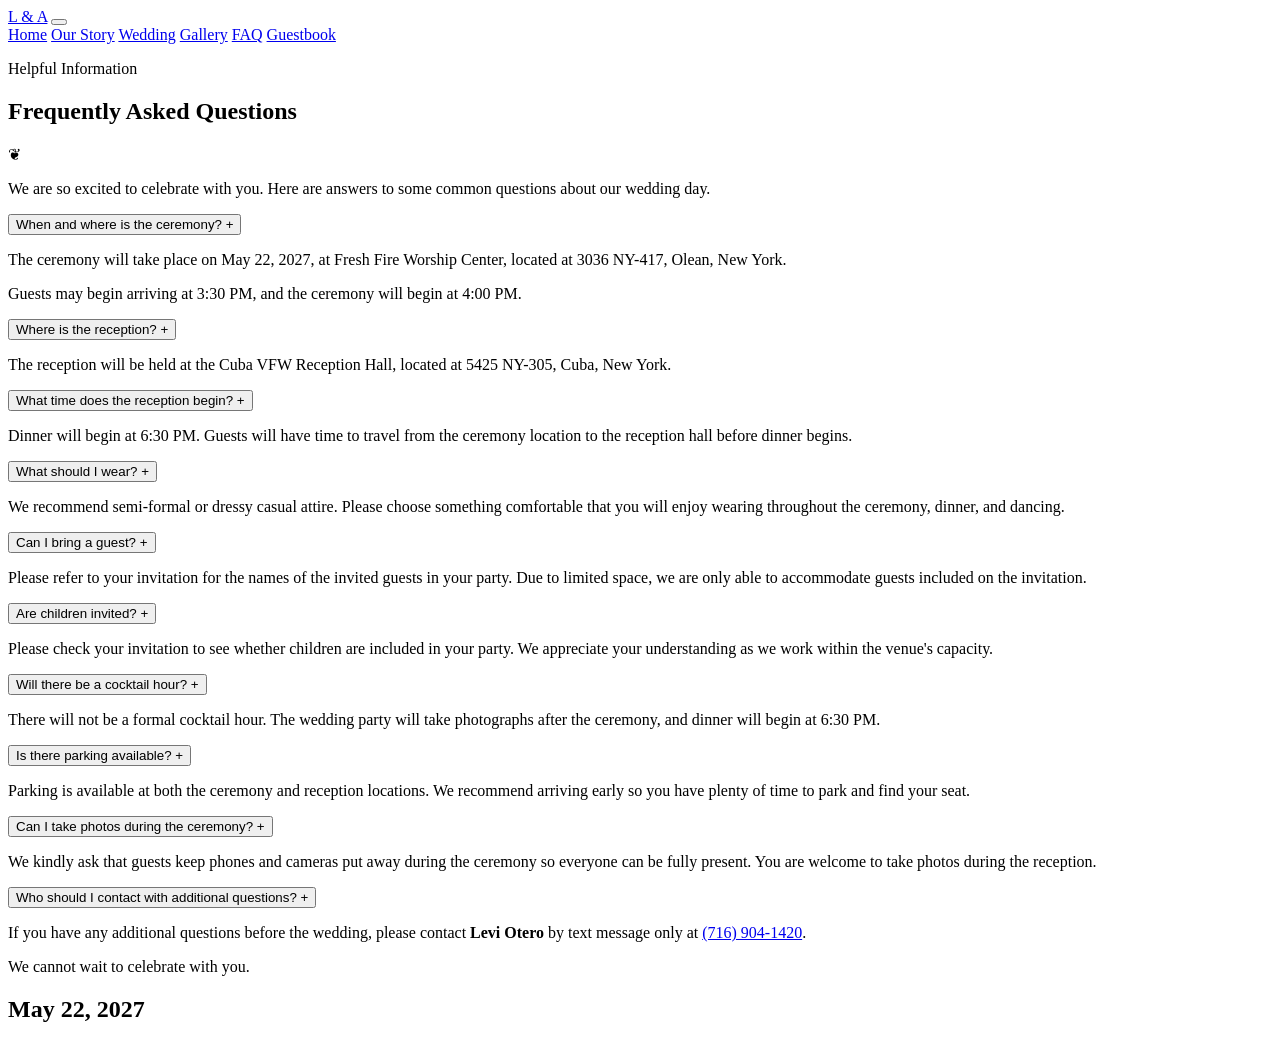
==== faq.html @ 5a519acc "Add files via upload" ====
<!DOCTYPE html>
<html lang="en">
<head>
    <meta charset="UTF-8">
    <meta name="viewport" content="width=device-width, initial-scale=1.0">

    <title>FAQ | Levi & Addy</title>

    <link rel="stylesheet" href="css/style.css">

    <link rel="preconnect" href="https://fonts.googleapis.com">
    <link rel="preconnect" href="https://fonts.gstatic.com" crossorigin>

    <link
        href="https://fonts.googleapis.com/css2?family=Cormorant+Garamond:wght@400;500;600;700&family=Great+Vibes&family=Inter:wght@300;400;500;600&display=swap"
        rel="stylesheet"
    >
</head>

<body class="faq-page">

    <nav class="navbar">
        <a href="index.html" class="nav-logo">L & A</a>

<button
    class="menu-toggle"
    type="button"
    aria-label="Open navigation menu"
    aria-expanded="false"
>
    <span></span>
    <span></span>
    <span></span>
</button>

        <div class="nav-links">
            <a href="index.html">Home</a>
            <a href="story.html">Our Story</a>
            <a href="wedding.html">Wedding</a>
            <a href="gallery.html">Gallery</a>
            <a href="faq.html" class="active">FAQ</a>
            <a href="guestbook.html">Guestbook</a>
        </div>
    </nav>

    <main class="faq-main">

        <section class="faq-hero">
            <p class="faq-eyebrow">Helpful Information</p>
            <h1>Frequently Asked Questions</h1>
            <div class="faq-divider">
                <span></span>
                <span class="faq-flower">❦</span>
                <span></span>
            </div>
            <p class="faq-intro">
                We are so excited to celebrate with you. Here are answers to
                some common questions about our wedding day.
            </p>
        </section>

        <section class="faq-container">

            <article class="faq-item">
                <button class="faq-question" aria-expanded="false">
                    <span>When and where is the ceremony?</span>
                    <span class="faq-icon">+</span>
                </button>

                <div class="faq-answer">
                    <div class="faq-answer-inner">
                        <p>
                            The ceremony will take place on May 22, 2027, at
                            Fresh Fire Worship Center, located at
                            3036 NY-417, Olean, New York.
                        </p>

                        <p>
                            Guests may begin arriving at 3:30 PM, and the
                            ceremony will begin at 4:00 PM.
                        </p>
                    </div>
                </div>
            </article>

            <article class="faq-item">
                <button class="faq-question" aria-expanded="false">
                    <span>Where is the reception?</span>
                    <span class="faq-icon">+</span>
                </button>

                <div class="faq-answer">
                    <div class="faq-answer-inner">
                        <p>
                            The reception will be held at the Cuba VFW Reception
                            Hall, located at 5425 NY-305, Cuba, New York.
                        </p>
                    </div>
                </div>
            </article>

            <article class="faq-item">
                <button class="faq-question" aria-expanded="false">
                    <span>What time does the reception begin?</span>
                    <span class="faq-icon">+</span>
                </button>

                <div class="faq-answer">
                    <div class="faq-answer-inner">
                        <p>
                            Dinner will begin at 6:30 PM. Guests will have time
                            to travel from the ceremony location to the
                            reception hall before dinner begins.
                        </p>
                    </div>
                </div>
            </article>

            <article class="faq-item">
                <button class="faq-question" aria-expanded="false">
                    <span>What should I wear?</span>
                    <span class="faq-icon">+</span>
                </button>

                <div class="faq-answer">
                    <div class="faq-answer-inner">
                        <p>
                            We recommend semi-formal or dressy casual attire.
                            Please choose something comfortable that you will
                            enjoy wearing throughout the ceremony, dinner, and
                            dancing.
                        </p>
                    </div>
                </div>
            </article>

            <article class="faq-item">
                <button class="faq-question" aria-expanded="false">
                    <span>Can I bring a guest?</span>
                    <span class="faq-icon">+</span>
                </button>

                <div class="faq-answer">
                    <div class="faq-answer-inner">
                        <p>
                            Please refer to your invitation for the names of the
                            invited guests in your party. Due to limited space,
                            we are only able to accommodate guests included on
                            the invitation.
                        </p>
                    </div>
                </div>
            </article>

            <article class="faq-item">
                <button class="faq-question" aria-expanded="false">
                    <span>Are children invited?</span>
                    <span class="faq-icon">+</span>
                </button>

                <div class="faq-answer">
                    <div class="faq-answer-inner">
                        <p>
                            Please check your invitation to see whether children
                            are included in your party. We appreciate your
                            understanding as we work within the venue's capacity.
                        </p>
                    </div>
                </div>
            </article>

            <article class="faq-item">
                <button class="faq-question" aria-expanded="false">
                    <span>Will there be a cocktail hour?</span>
                    <span class="faq-icon">+</span>
                </button>

                <div class="faq-answer">
                    <div class="faq-answer-inner">
                        <p>
                            There will not be a formal cocktail hour. The wedding
                            party will take photographs after the ceremony, and
                            dinner will begin at 6:30 PM.
                        </p>
                    </div>
                </div>
            </article>

            <article class="faq-item">
                <button class="faq-question" aria-expanded="false">
                    <span>Is there parking available?</span>
                    <span class="faq-icon">+</span>
                </button>

                <div class="faq-answer">
                    <div class="faq-answer-inner">
                        <p>
                            Parking is available at both the ceremony and
                            reception locations. We recommend arriving early so
                            you have plenty of time to park and find your seat.
                        </p>
                    </div>
                </div>
            </article>

            <article class="faq-item">
                <button class="faq-question" aria-expanded="false">
                    <span>Can I take photos during the ceremony?</span>
                    <span class="faq-icon">+</span>
                </button>

                <div class="faq-answer">
                    <div class="faq-answer-inner">
                        <p>
                            We kindly ask that guests keep phones and cameras put
                            away during the ceremony so everyone can be fully
                            present. You are welcome to take photos during the
                            reception.
                        </p>
                    </div>
                </div>
            </article>

            <article class="faq-item">
                <button class="faq-question" aria-expanded="false">
                    <span>Who should I contact with additional questions?</span>
                    <span class="faq-icon">+</span>
                </button>

                <div class="faq-answer">
                    <div class="faq-answer-inner">
                        <p>
                            <p>
    If you have any additional questions before the wedding,
    please contact <strong>Levi Otero</strong> by text message only at
    <a href="sms:+17169041420">(716) 904-1420</a>.
</p>
                        </p>
                    </div>
                </div>
            </article>

        </section>

        <section class="faq-closing">
            <p>We cannot wait to celebrate with you.</p>
            <h2>May 22, 2027</h2>
        </section>

    </main>

    <script src="js/script.js"></script>
</body>
</html>
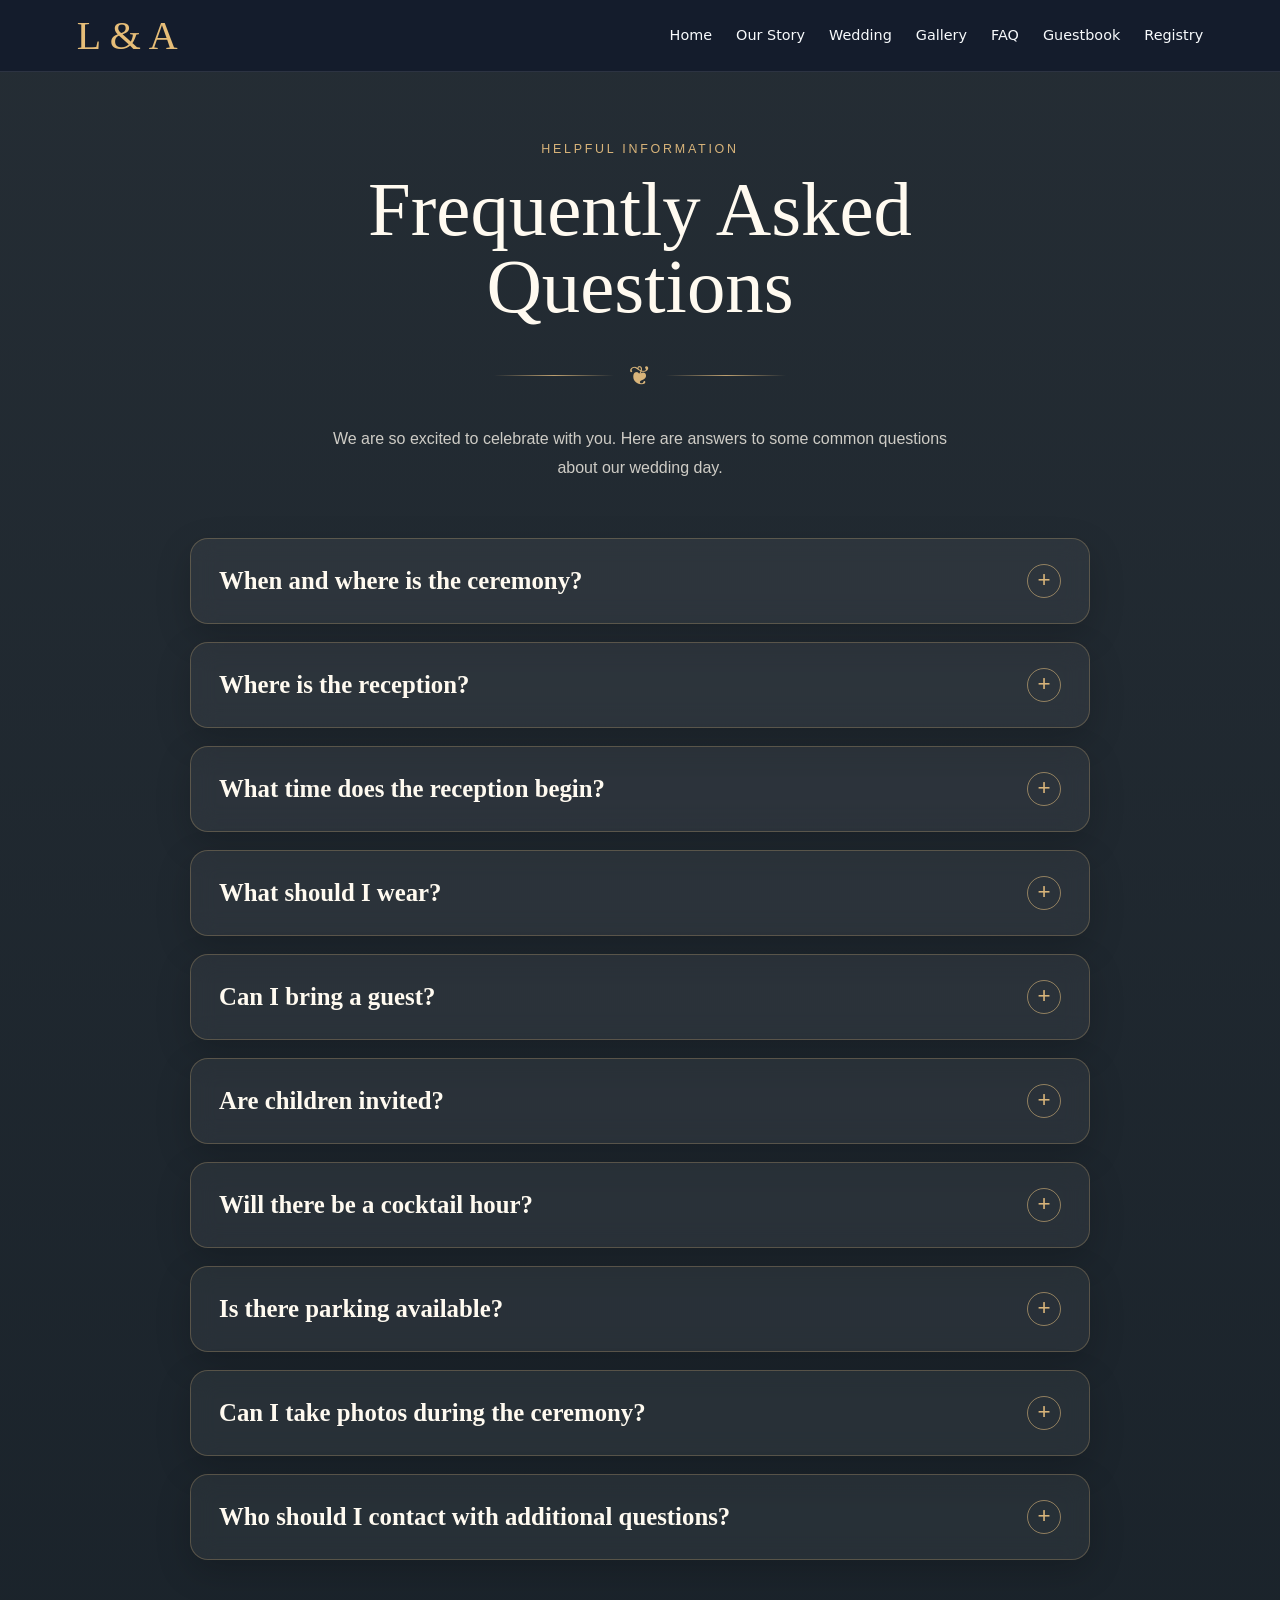
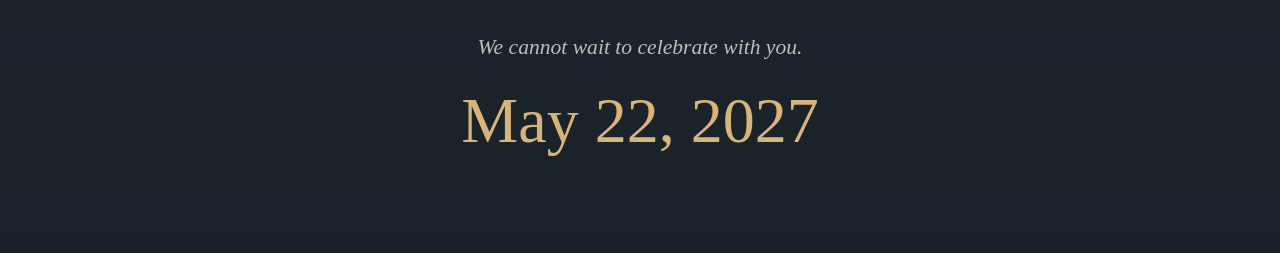
==== commit 036bf95d: "Fix HTML formatting and add registry link" ====
--- a/faq.html
+++ b/faq.html
@@ -40,6 +40,7 @@
             <a href="gallery.html">Gallery</a>
             <a href="faq.html" class="active">FAQ</a>
             <a href="guestbook.html">Guestbook</a>
+            <a href="registry.html">Registry</a>
         </div>
     </nav>
 
@@ -251,4 +252,4 @@
 
     <script src="js/script.js"></script>
 </body>
-</html>+</html>
--- a/css/style.css
+++ b/css/style.css
@@ -0,0 +1,2646 @@
+:root {
+  --bg-color: #0f172a;
+  --hero-overlay: rgba(15, 23, 42, 0.65);
+  --text-light: #f8fafc;
+  --text-muted: #cbd5e1;
+  --accent: #f472b6;
+  --button-bg: rgba(248, 113, 214, 0.95);
+  --button-hover: #f9a8d4;
+}
+
+* {
+  box-sizing: border-box;
+  margin: 0;
+  padding: 0;
+}
+
+body {
+  font-family: Inter, system-ui, -apple-system, BlinkMacSystemFont, "Segoe UI", sans-serif;
+  color: var(--text-light);
+  background: var(--bg-color);
+  min-height: 100vh;
+  line-height: 1.6;
+}
+
+.hero {
+  position: relative;
+  min-height: 100vh;
+  display: grid;
+  place-items: center;
+  padding: 2rem;
+  overflow: hidden;
+}
+
+.hero-image {
+  border-radius: 20px;
+    box-shadow: 0 20px 50px rgba(0, 0, 0, 0.35);
+  position: absolute;
+  inset: 0;
+  width: 100%;
+  height: 100%;
+  object-fit: cover;
+filter: brightness(0.82);}
+
+.overlay {
+  position: absolute;
+  inset: 0;
+  background: var(--hero-overlay);
+}
+
+.hero-content {
+  position: relative;
+  z-index: 1;
+  max-width: 720px;
+  text-align: center;
+}
+
+.monogram {
+  font-size: 1.5rem;
+  letter-spacing: 0.35em;
+  text-transform: uppercase;
+  margin-bottom: 1rem;
+  color: var(--accent);
+}
+
+.hero-content h1 {
+  font-size: clamp(3rem, 5vw, 5rem);
+  margin-bottom: 0.5rem;
+}
+
+.hero-content h3 {
+  color: var(--text-muted);
+  font-size: 1.25rem;
+  margin-bottom: 1rem;
+}
+
+.subtitle {
+  font-size: 1.15rem;
+  margin-bottom: 1.5rem;
+}
+
+#countdown {
+  display: inline-grid;
+  grid-template-columns: repeat(4, minmax(72px, 1fr));
+  gap: 0.75rem;
+  margin-bottom: 1.75rem;
+  padding: 1rem;
+  background: rgba(15, 23, 42, 0.85);
+  border: 1px solid rgba(255, 255, 255, 0.12);
+  border-radius: 1.25rem;
+}
+
+.countdown-item {
+  display: grid;
+  gap: 0.35rem;
+  padding: 0.75rem;
+  background: rgba(255, 255, 255, 0.08);
+  border-radius: 0.875rem;
+}
+
+.countdown-value {
+  font-size: 1.75rem;
+  font-weight: 700;
+}
+
+.countdown-label {
+  font-size: 0.85rem;
+  color: var(--text-muted);
+  text-transform: uppercase;
+  letter-spacing: 0.12em;
+}
+
+.button {
+  display: inline-flex;
+  align-items: center;
+  justify-content: center;
+  padding: 0.95rem 2rem;
+  border-radius: 999px;
+  background: var(--button-bg);
+  color: #fff;
+  text-decoration: none;
+  font-weight: 600;
+transition: background 0.25s ease, transform 0.3s ease, box-shadow 0.3s ease;}
+
+.button:hover,
+.button:focus-visible {
+transform: translateY(-3px);
+box-shadow: 0 12px 30px rgba(0, 0, 0, 0.25);
+background: var(--button-hover);
+}
+
+#story {
+  max-width: 760px;
+  margin: 4rem auto;
+  padding: 0 2rem 4rem;
+}
+
+#story h2 {
+  font-size: 2rem;
+  margin-bottom: 1rem;
+}
+
+#story p {
+  font-size: 1.05rem;
+  color: var(--text-muted);
+}
+
+@media (max-width: 640px) {
+  #countdown {
+    grid-template-columns: repeat(2, minmax(72px, 1fr));
+  }
+}
+/* Wedding Details */
+
+.section {
+    padding: 100px 8%;
+    background: #fff8fb;
+    color: #49233f;
+}
+
+.section-heading {
+    max-width: 700px;
+    margin: 0 auto 50px;
+    text-align: center;
+}
+
+.section-heading h2 {
+    margin-bottom: 14px;
+    font-size: 52px;
+    color: #49233f;
+}
+
+.section-heading p {
+    font-size: 18px;
+    line-height: 1.7;
+    color: #72566b;
+}
+
+.eyebrow {
+    margin-bottom: 10px;
+    color: #cc609e !important;
+    font-size: 14px !important;
+    font-weight: bold;
+    letter-spacing: 4px;
+    text-transform: uppercase;
+}
+
+.details-grid {
+    display: grid;
+    grid-template-columns: repeat(2, 1fr);
+    gap: 30px;
+    max-width: 1050px;
+    margin: 0 auto;
+}
+
+.detail-card {
+    position: relative;
+    padding: 40px;
+    border: 1px solid rgba(255, 255, 255, 0.25);
+    border-radius: 30px;
+
+    background: rgba(255, 255, 255, 0.9);
+    backdrop-filter: blur(10px);
+
+    box-shadow: 0 18px 45px rgba(73, 35, 63, 0.12);
+
+    text-align: center;
+
+    transition:
+        transform 0.35s ease,
+        box-shadow 0.35s ease;
+}
+
+.detail-card::before {
+    content: "";
+    position: absolute;
+    top: 0;
+    left: 12%;
+    width: 76%;
+    height: 4px;
+    border-radius: 999px;
+    background: linear-gradient(
+        90deg,
+        #f8d8a8,
+        #e9b96e,
+        #f8d8a8
+    );
+}
+
+.detail-card:hover {
+    transform: translateY(-10px);
+
+    box-shadow: 0 28px 60px rgba(73, 35, 63, 0.18);
+}
+
+.detail-icon {
+    margin-bottom: 18px;
+    font-size: 42px;
+}
+
+.detail-card h3 {
+    margin-bottom: 18px;
+    color: #49233f;
+    font-size: 30px;
+}
+
+.detail-card p,
+.detail-card address {
+    margin-bottom: 12px;
+    color: #72566b;
+    font-size: 17px;
+    font-style: normal;
+    line-height: 1.7;
+}
+
+.detail-time {
+    color: #49233f !important;
+    font-weight: bold;
+}
+
+.outline-button {
+    display: inline-block;
+    margin-top: 18px;
+    padding: 14px 26px;
+    border: 2px solid #d866a7;
+    border-radius: 50px;
+    color: #9a346f;
+    font-weight: bold;
+    text-decoration: none;
+    transition: 0.25s;
+}
+
+.outline-button:hover {
+    background: #d866a7;
+    color: white;
+    transform: translateY(-2px);
+}
+
+
+/* Wedding Timeline */
+
+.schedule-section {
+    background: linear-gradient(180deg, #fff8fb, #f3e6f3);
+}
+
+.timeline {
+    position: relative;
+    max-width: 850px;
+    margin: 0 auto;
+}
+
+.timeline::before {
+    content: "";
+    position: absolute;
+    top: 0;
+    bottom: 0;
+    left: 145px;
+    width: 2px;
+    background: #e4b4d2;
+}
+
+.timeline-item {
+    position: relative;
+    display: grid;
+    grid-template-columns: 120px 1fr;
+    gap: 50px;
+    padding-bottom: 45px;
+}
+
+.timeline-item::before {
+    content: "";
+    position: absolute;
+    top: 7px;
+    left: 137px;
+    width: 18px;
+    height: 18px;
+    border: 4px solid #ffffff;
+    border-radius: 50%;
+    background: #d8b47a;
+    box-shadow: 0 0 0 2px rgba(216, 180, 122, 0.35);
+    transition: transform 0.3s ease, box-shadow 0.3s ease;
+}
+
+.timeline-item time {
+    padding-top: 2px;
+    color: #9a346f;
+    font-size: 17px;
+    font-weight: bold;
+    text-align: right;
+}
+
+.timeline-item h3 {
+    margin-bottom: 7px;
+    color: #49233f;
+    font-size: 24px;
+}
+
+.timeline-item p {
+    color: #72566b;
+    font-size: 17px;
+    line-height: 1.6;
+}
+
+
+/* Phone and tablet layout */
+
+@media (max-width: 760px) {
+    .section {
+        padding: 75px 22px;
+    }
+
+    .section-heading h2 {
+        font-size: 38px;
+    }
+
+    .details-grid {
+        grid-template-columns: 1fr;
+    }
+
+    .detail-card {
+        padding: 32px 24px;
+    }
+
+    .timeline::before {
+        left: 9px;
+    }
+
+    .timeline-item {
+        grid-template-columns: 1fr;
+        gap: 8px;
+        padding-left: 42px;
+    }
+
+    .timeline-item::before {
+        left: 1px;
+    }
+
+    .timeline-item time {
+        text-align: left;
+    }
+}
+/* Navigation */
+
+.navbar {
+  position: fixed;
+  top: 0;
+  left: 0;
+  z-index: 1000;
+  width: 100%;
+  min-height: 72px;
+  padding: 0 6%;
+  display: flex;
+  align-items: center;
+  justify-content: space-between;
+background: rgba(15, 23, 42, 0.72);
+  border-bottom: 1px solid rgba(255, 255, 255, 0.1);
+}
+
+.nav-logo {
+    font-family: "Great Vibes", cursive;
+    font-size: 2.2rem;
+    color: #f8d8a8;
+    text-decoration: none;
+    letter-spacing: 0;
+    font-weight: normal;
+    transition: transform 0.3s ease;
+}
+
+.nav-logo:hover {
+    transform: scale(1.08);
+}
+.nav-links {
+  display: flex;
+  align-items: center;
+  gap: 24px;
+}
+
+.nav-links a {
+  position: relative;
+  color: #f8fafc;
+  font-size: 0.9rem;
+  font-weight: 500;
+  text-decoration: none;
+}
+
+.nav-links a::after {
+  content: "";
+  position: absolute;
+  left: 0;
+  bottom: -6px;
+  width: 0;
+  height: 2px;
+  background: #f472b6;
+  transition: width 0.25s ease;
+}
+
+.nav-links a:hover::after {
+  width: 100%;
+}
+
+.hero {
+  padding-top: 100px;
+}
+
+@media (max-width: 760px) {
+  .navbar {
+    position: relative;
+    padding: 18px 22px;
+    flex-direction: column;
+    align-items: flex-start;
+    gap: 12px;
+  }
+
+  .nav-links {
+    flex-wrap: wrap;
+    gap: 12px 18px;
+  }
+
+  .hero {
+    padding-top: 2rem;
+  }
+}
+/* Mobile navigation button */
+
+.nav-toggle {
+    display: none;
+    padding: 8px;
+    border: none;
+    background: transparent;
+    cursor: pointer;
+}
+
+.nav-toggle span {
+    display: block;
+    width: 26px;
+    height: 2px;
+    margin: 5px 0;
+    background: #f8fafc;
+    transition: 0.25s ease;
+}
+
+@media (max-width: 760px) {
+    .navbar {
+        position: fixed;
+        padding: 14px 22px;
+        flex-direction: row;
+        align-items: center;
+    }
+
+    .nav-toggle {
+        display: block;
+    }
+
+    .nav-links {
+        position: absolute;
+        top: 72px;
+        left: 0;
+        width: 100%;
+        padding: 20px 22px;
+        display: none;
+        flex-direction: column;
+        align-items: flex-start;
+        gap: 16px;
+        background: rgba(15, 23, 42, 0.98);
+        border-top: 1px solid rgba(255, 255, 255, 0.1);
+    }
+
+    .nav-links.open {
+        display: flex;
+    }
+
+    .hero {
+        padding-top: 90px;
+    }
+}
+.and{
+    font-family: "Cormorant Garamond", serif;
+    font-size: 42px;
+    font-weight: 300;
+    color:#f8d8a8;
+    margin:10px 0;
+}
+
+.tagline{
+    margin:30px auto;
+    max-width:650px;
+    color:#f1e7ea;
+    font-size:20px;
+    line-height:1.8;
+}
+
+.hero-content h1{
+    font-family:"Cormorant Garamond",serif;
+    font-weight:500;
+    letter-spacing:1px;
+}
+
+.monogram{
+    font-family:"Great Vibes",cursive;
+    font-size:82px;
+    color:#ffd99a;
+    letter-spacing:normal;
+    text-transform:none;
+    margin-bottom:20px;
+    text-shadow:0 0 20px rgba(0,0,0,.35);
+}
+.hero-content {
+    display: flex;
+    flex-direction: column;
+    align-items: center;
+}
+
+#countdown {
+    margin-top: 20px;
+    margin-bottom: 24px;
+}
+
+.hero-content .button {
+    align-self: center;
+}
+.hero::before {
+    content: "";
+    position: absolute;
+    inset: 0;
+    background: linear-gradient(
+        rgba(10, 15, 30, 0.35),
+        rgba(10, 15, 30, 0.55)
+    );
+    z-index: 1;
+}
+
+.hero-content {
+    position: relative;
+    z-index: 2;
+}
+.subtitle::after {
+    content: "";
+    display: block;
+    width: 90px;
+    height: 2px;
+    margin: 18px auto 0;
+    background: #f8d8a8;
+}
+.countdown-item {
+    backdrop-filter: blur(8px);
+    border: 1px solid rgba(255,255,255,.08);
+    transition: transform .3s ease;
+}
+
+.countdown-item:hover {
+    transform: translateY(-5px);
+}
+.detail-icon {
+    width: 64px;
+    height: 64px;
+    margin: 0 auto 20px;
+    display: flex;
+    align-items: center;
+    justify-content: center;
+    border-radius: 50%;
+    background: rgba(248, 216, 168, 0.18);
+}
+
+.detail-icon svg {
+    width: 56px;
+    height: 56px;
+    fill: none;
+    stroke: #b98a5a;
+    stroke-width: 1.6;
+    stroke-linecap: round;
+    stroke-linejoin: round;
+}
+.floral-divider {
+    display: flex;
+    align-items: center;
+    justify-content: center;
+    margin: 20px 0;
+}
+
+.floral-divider::before,
+.floral-divider::after {
+    content: "";
+    flex: 0 0 80px;
+    height: 1px;
+    background: #d8b47a;
+    opacity: .8;
+}
+
+.floral-divider span {
+    margin: 0 14px;
+    color: #d8b47a;
+    font-size: 1.2rem;
+}
+.story-section{
+    padding:90px 8%;
+}
+
+.story-container{
+    display:flex;
+    align-items:center;
+    gap:70px;
+    max-width:1200px;
+    margin:auto;
+}
+
+.story-image{
+    flex:1;
+}
+
+.story-image img{
+    width:100%;
+    border-radius:30px;
+    display:block;
+    box-shadow:0 25px 60px rgba(73,35,63,.15);
+}
+
+.story-text{
+    flex:1;
+}
+
+.story-text p{
+    margin-bottom:22px;
+    font-size:1.08rem;
+    line-height:1.9;
+    color:#6b5566;
+}
+@media (max-width:900px){
+
+.story-container{
+    flex-direction:column;
+}
+
+.story-image,
+.story-text{
+    width:100%;
+}
+
+}
+.timeline-section {
+    padding: 40px 8%;
+    background: #fdf8f6;
+}
+
+.timeline {
+    max-width: 700px;
+    margin: 60px auto 0;
+    position: relative;
+}
+
+.timeline::before {
+    content: "";
+    position: absolute;
+    left: 149px;
+    top: 36px;
+    bottom: 40px;
+    width: 3px;
+    background: #d8b47a;
+}
+
+.timeline-item {
+    position: relative;
+    text-align: center;
+    padding: 40px 0;
+}
+
+.timeline-dot {
+    width: 18px;
+    height: 18px;
+    background: #d8b47a;
+    border: 4px solid #ffffff;
+    border-radius: 50%;
+    position: relative;
+    z-index: 2;
+    box-shadow: 0 0 0 3px rgba(216, 180, 122, 0.25);
+    transition: transform 0.3s ease;
+}
+
+.timeline-time {
+    font-size: 1.1rem;
+    font-weight: 700;
+    color: #4a2944;
+}
+
+.timeline-event {
+    font-size: 1rem;
+    color: #6f5c6a;
+}
+.timeline-item:hover .timeline-dot{
+    transform:scale(1.25);
+    transition:.3s;
+}
+
+.timeline-item:hover h3{
+    color:#d8b47a;
+}
+/* ================================
+   FAQ PAGE
+================================ */
+
+.faq-page {
+    min-height: 100vh;
+    margin: 0;
+    background:
+        linear-gradient(rgba(18, 27, 35, 0.92), rgba(18, 27, 35, 0.97)),
+        url("../images/engagement.jpg") center / cover fixed;
+    color: #f8f3e9;
+}
+
+.faq-main {
+    min-height: 100vh;
+    padding: 140px 24px 80px;
+}
+
+.faq-hero {
+    width: min(850px, 100%);
+    margin: 0 auto 55px;
+    text-align: center;
+}
+
+.faq-eyebrow {
+    margin: 0 0 12px;
+    color: #d8b47a;
+    font-family: "Inter", sans-serif;
+    font-size: 0.78rem;
+    font-weight: 500;
+    letter-spacing: 0.22em;
+    text-transform: uppercase;
+}
+
+.faq-hero h1 {
+    margin: 0;
+    color: #fffaf0;
+    font-family: "Cormorant Garamond", serif;
+    font-size: clamp(2.7rem, 6vw, 5rem);
+    font-weight: 500;
+    line-height: 1;
+}
+
+.faq-divider {
+    display: flex;
+    align-items: center;
+    justify-content: center;
+    gap: 15px;
+    width: min(380px, 90%);
+    margin: 28px auto;
+}
+
+.faq-divider span:not(.faq-flower) {
+    width: 120px;
+    height: 1px;
+    background: linear-gradient(
+        to right,
+        transparent,
+        rgba(216, 180, 122, 0.85),
+        transparent
+    );
+}
+
+.faq-flower {
+    color: #d8b47a;
+    font-size: 1.7rem;
+}
+
+.faq-intro {
+    max-width: 650px;
+    margin: 0 auto;
+    color: rgba(255, 250, 240, 0.78);
+    font-family: "Inter", sans-serif;
+    font-size: 1rem;
+    line-height: 1.8;
+}
+
+.faq-container {
+    width: min(900px, 100%);
+    margin: 0 auto;
+}
+
+.faq-item {
+    margin-bottom: 18px;
+    overflow: hidden;
+    border: 1px solid rgba(216, 180, 122, 0.28);
+    border-radius: 18px;
+    background: rgba(255, 255, 255, 0.055);
+    box-shadow: 0 12px 35px rgba(0, 0, 0, 0.18);
+    backdrop-filter: blur(12px);
+    -webkit-backdrop-filter: blur(12px);
+    transition:
+        border-color 0.3s ease,
+        transform 0.3s ease,
+        background 0.3s ease;
+}
+
+.faq-item:hover {
+    transform: translateY(-2px);
+    border-color: rgba(216, 180, 122, 0.55);
+    background: rgba(255, 255, 255, 0.075);
+}
+
+.faq-item.active {
+    border-color: rgba(216, 180, 122, 0.7);
+}
+
+.faq-question {
+    display: flex;
+    align-items: center;
+    justify-content: space-between;
+    gap: 20px;
+    width: 100%;
+    padding: 25px 28px;
+    border: 0;
+    background: transparent;
+    color: #fffaf0;
+    cursor: pointer;
+    text-align: left;
+    font-family: "Cormorant Garamond", serif;
+    font-size: clamp(1.2rem, 2vw, 1.55rem);
+    font-weight: 600;
+}
+
+.faq-question:focus-visible {
+    outline: 2px solid #d8b47a;
+    outline-offset: -4px;
+}
+
+.faq-icon {
+    flex: 0 0 auto;
+    display: grid;
+    place-items: center;
+    width: 34px;
+    height: 34px;
+    border: 1px solid rgba(216, 180, 122, 0.6);
+    border-radius: 50%;
+    color: #d8b47a;
+    font-family: "Inter", sans-serif;
+    font-size: 1.4rem;
+    font-weight: 300;
+    line-height: 1;
+    transition:
+        transform 0.35s ease,
+        background 0.35s ease,
+        color 0.35s ease;
+}
+
+.faq-item.active .faq-icon {
+    transform: rotate(45deg);
+    background: #d8b47a;
+    color: #17212a;
+}
+
+.faq-answer {
+    max-height: 0;
+    overflow: hidden;
+    transition: max-height 0.45s ease;
+}
+
+.faq-answer-inner {
+    padding: 0 28px 26px;
+}
+
+.faq-answer p {
+    margin: 0 0 12px;
+    color: rgba(255, 250, 240, 0.75);
+    font-family: "Inter", sans-serif;
+    font-size: 0.98rem;
+    line-height: 1.8;
+}
+
+.faq-answer p:last-child {
+    margin-bottom: 0;
+}
+
+.faq-closing {
+    margin-top: 70px;
+    text-align: center;
+}
+
+.faq-closing p {
+    margin: 0 0 6px;
+    color: rgba(255, 250, 240, 0.72);
+    font-family: "Cormorant Garamond", serif;
+    font-size: 1.35rem;
+    font-style: italic;
+}
+
+.faq-closing h2 {
+    margin: 0;
+    color: #d8b47a;
+    font-family: "Great Vibes", cursive;
+    font-size: clamp(2.5rem, 5vw, 4rem);
+    font-weight: 400;
+}
+
+/* FAQ MOBILE */
+
+@media (max-width: 700px) {
+    .faq-main {
+        padding: 115px 16px 60px;
+    }
+
+    .faq-hero {
+        margin-bottom: 38px;
+    }
+
+    .faq-divider {
+        gap: 10px;
+    }
+
+    .faq-divider span:not(.faq-flower) {
+        width: 75px;
+    }
+
+    .faq-question {
+        padding: 21px 18px;
+    }
+
+    .faq-answer-inner {
+        padding: 0 18px 22px;
+    }
+
+    .faq-icon {
+        width: 30px;
+        height: 30px;
+        font-size: 1.2rem;
+    }
+}
+/*==========================
+GALLERY PAGE
+==========================*/
+
+.gallery-page{
+
+    background:#17212a;
+    color:#fffaf0;
+    min-height:100vh;
+
+}
+
+.gallery-main{
+
+    padding:140px 20px 80px;
+
+}
+
+.gallery-header{
+
+    max-width:900px;
+    margin:auto;
+    text-align:center;
+
+}
+
+.gallery-eyebrow{
+
+    color:#d8b47a;
+    font-size:.85rem;
+    letter-spacing:4px;
+    text-transform:uppercase;
+    font-family:Inter,sans-serif;
+
+}
+
+.gallery-header h1{
+
+    font-family:"Cormorant Garamond",serif;
+    font-size:4rem;
+    margin:15px 0;
+
+}
+
+.gallery-divider{
+
+    display:flex;
+    justify-content:center;
+    align-items:center;
+    gap:15px;
+    margin:30px 0;
+
+}
+
+.gallery-divider span:first-child,
+.gallery-divider span:last-child{
+
+    width:170px;
+    height:1px;
+    background:#d8b47a;
+
+}
+
+.gallery-divider .flower{
+
+    color:#d8b47a;
+    font-size:1.7rem;
+
+}
+
+.gallery-intro{
+
+    max-width:650px;
+    margin:auto;
+    line-height:1.8;
+    color:rgba(255,250,240,.75);
+    font-family:Inter,sans-serif;
+
+}
+/* ==========================
+   GALLERY PHOTO GRID
+========================== */
+
+.gallery-grid {
+    width: min(1100px, 100%);
+    margin: 70px auto 0;
+    display: grid;
+    grid-template-columns: repeat(12, 1fr);
+    grid-auto-flow: dense;
+    gap: 22px;
+}
+
+.gallery-card {
+    position: relative;
+    display: block;
+    min-height: 280px;
+    padding: 0;
+    overflow: hidden;
+    border: 1px solid rgba(216, 180, 122, 0.3);
+    border-radius: 22px;
+    background: rgba(255, 255, 255, 0.04);
+    box-shadow: 0 18px 45px rgba(0, 0, 0, 0.25);
+    cursor: pointer;
+}
+
+.gallery-card::after {
+    content: "";
+    position: absolute;
+    inset: 0;
+    background: linear-gradient(
+        to top,
+        rgba(12, 20, 27, 0.3),
+        transparent 45%
+    );
+    opacity: 0;
+    transition: opacity 0.35s ease;
+}
+
+.gallery-card img {
+    width: 100%;
+    height: 100%;
+    display: block;
+    object-fit: cover;
+    transition: transform 0.55s ease;
+}
+
+.gallery-card:hover img {
+    transform: scale(1.045);
+}
+
+.gallery-card:hover::after {
+    opacity: 1;
+}
+
+.gallery-card:focus-visible {
+    outline: 3px solid #d8b47a;
+    outline-offset: 5px;
+}
+
+.gallery-featured {
+    grid-column: span 12;
+    height: 520px;
+}
+
+.gallery-portrait {
+    grid-column: span 5;
+    height: 560px;
+}
+
+.gallery-landscape {
+    grid-column: span 7;
+    height: 360px;
+}
+
+.gallery-wide {
+    grid-column: span 12;
+    height: 430px;
+}
+
+/* GALLERY TABLET */
+
+@media (max-width: 850px) {
+    .gallery-grid {
+        gap: 16px;
+    }
+
+    .gallery-featured,
+    .gallery-wide {
+        height: 400px;
+    }
+
+    .gallery-portrait,
+    .gallery-landscape {
+        grid-column: span 6;
+        height: 420px;
+    }
+}
+
+/* GALLERY MOBILE */
+
+@media (max-width: 600px) {
+    .gallery-grid {
+        margin-top: 50px;
+        display: block;
+    }
+
+    .gallery-card,
+    .gallery-featured,
+    .gallery-portrait,
+    .gallery-landscape,
+    .gallery-wide {
+        width: 100%;
+        height: 350px;
+        margin-bottom: 18px;
+    }
+
+    .gallery-portrait {
+        height: 460px;
+    }
+}
+/* ==========================
+   GALLERY LIGHTBOX
+========================== */
+
+.lightbox {
+    position: fixed;
+    inset: 0;
+    z-index: 2000;
+    display: flex;
+    align-items: center;
+    justify-content: center;
+    padding: 40px 90px;
+    background: rgba(7, 12, 17, 0.94);
+    opacity: 0;
+    visibility: hidden;
+    transition:
+        opacity 0.4s ease,
+        visibility 0.4s ease;
+}
+
+.lightbox.open {
+    opacity: 1;
+    visibility: visible;
+}
+
+.lightbox-image {
+    max-width: 90vw;
+    max-height: 88vh;
+    border-radius: 18px;
+    box-shadow: 0 25px 70px rgba(0, 0, 0, 0.55);
+    object-fit: contain;
+
+    opacity: 0;
+    transform: scale(0.94);
+    transition:
+        opacity 0.35s ease,
+        transform 0.4s ease;
+}
+.lightbox.open .lightbox-image {
+    opacity: 1;
+    transform: scale(1);
+}
+.lightbox-close {
+    position: absolute;
+    top: 22px;
+    right: 28px;
+    border: 0;
+    background: transparent;
+    color: #fffaf0;
+    cursor: pointer;
+    font-size: 3rem;
+    line-height: 1;
+}
+
+.lightbox-arrow {
+    position: absolute;
+    top: 50%;
+    transform: translateY(-50%);
+    width: 52px;
+    height: 52px;
+    border: 1px solid rgba(216, 180, 122, 0.7);
+    border-radius: 50%;
+    background: rgba(23, 33, 42, 0.75);
+    color: #d8b47a;
+    cursor: pointer;
+    font-size: 2.4rem;
+    line-height: 1;
+}
+
+.lightbox-prev {
+    left: 24px;
+}
+
+.lightbox-next {
+    right: 24px;
+}
+
+.lightbox-close:hover,
+.lightbox-arrow:hover {
+    color: #ffffff;
+}
+
+body.lightbox-open {
+    overflow: hidden;
+}
+
+@media (max-width: 600px) {
+    .lightbox {
+        padding: 70px 18px;
+    }
+
+    .lightbox-image {
+        max-width: 100%;
+        max-height: 75vh;
+    }
+
+    .lightbox-arrow {
+        top: auto;
+        bottom: 18px;
+        transform: none;
+        width: 46px;
+        height: 46px;
+    }
+
+    .lightbox-prev {
+        left: calc(50% - 58px);
+    }
+
+    .lightbox-next {
+        right: calc(50% - 58px);
+    }
+}
+/* ========================================
+   THANK YOU & SCRIPTURE
+======================================== */
+
+.thank-you-section {
+    padding: 110px 24px;
+    background: #17212a;
+    color: #fffaf0;
+    text-align: center;
+}
+
+.thank-you-content {
+    width: min(760px, 100%);
+    margin: 0 auto;
+}
+
+.thank-you-floral {
+    margin-bottom: 18px;
+    color: #d8b47a;
+    font-size: 2rem;
+}
+
+.thank-you-section h2 {
+    margin: 0 0 25px;
+    color: #fffaf0;
+    font-family: "Great Vibes", cursive;
+    font-size: clamp(3.5rem, 7vw, 5.5rem);
+    font-weight: 400;
+}
+
+.thank-you-intro {
+    margin-bottom: 18px;
+    color: #d8b47a;
+    font-family: "Cormorant Garamond", serif;
+    font-size: 1.5rem;
+    font-style: italic;
+}
+
+.thank-you-message {
+    max-width: 680px;
+    margin: 0 auto 18px;
+    color: rgba(255, 250, 240, 0.78);
+    font-family: "Inter", sans-serif;
+    font-size: 1rem;
+    line-height: 1.9;
+}
+
+.scripture-divider {
+    display: flex;
+    align-items: center;
+    justify-content: center;
+    gap: 16px;
+    margin: 55px auto 40px;
+}
+
+.scripture-divider span:not(.scripture-flower) {
+    width: 150px;
+    height: 1px;
+    background: linear-gradient(
+        to right,
+        transparent,
+        #d8b47a,
+        transparent
+    );
+}
+
+.scripture-flower {
+    color: #d8b47a;
+    font-size: 1.7rem;
+}
+
+.wedding-scripture {
+    max-width: 650px;
+    margin: 0 auto 18px;
+    color: #fffaf0;
+    font-family: "Cormorant Garamond", serif;
+    font-size: clamp(1.6rem, 3vw, 2.2rem);
+    font-style: italic;
+    line-height: 1.55;
+}
+
+.scripture-reference {
+    color: #d8b47a;
+    font-family: "Inter", sans-serif;
+    font-size: 0.85rem;
+    font-weight: 600;
+    letter-spacing: 0.16em;
+    text-transform: uppercase;
+}
+
+.wedding-signature {
+    margin-top: 60px;
+}
+
+.wedding-signature p {
+    margin-bottom: 5px;
+    color: rgba(255, 250, 240, 0.7);
+    font-family: "Cormorant Garamond", serif;
+    font-size: 1.25rem;
+    font-style: italic;
+}
+
+.wedding-signature h3 {
+    margin: 0;
+    color: #d8b47a;
+    font-family: "Great Vibes", cursive;
+    font-size: clamp(2.8rem, 6vw, 4.3rem);
+    font-weight: 400;
+}
+
+.wedding-signature span {
+    display: block;
+    margin-top: 4px;
+    color: rgba(255, 250, 240, 0.6);
+    font-family: "Inter", sans-serif;
+    font-size: 0.8rem;
+    letter-spacing: 0.14em;
+    text-transform: uppercase;
+}
+
+@media (max-width: 600px) {
+    .thank-you-section {
+        padding: 80px 20px;
+    }
+
+    .scripture-divider span:not(.scripture-flower) {
+        width: 80px;
+    }
+}
+/* ========================================
+   OUR STORY PAGE
+======================================== */
+
+.story-page {
+    min-height: 100vh;
+    background:
+        linear-gradient(
+            rgba(23, 33, 42, 0.94),
+            rgba(23, 33, 42, 0.98)
+        );
+    color: #fffaf0;
+}
+
+.story-page .story-section {
+    min-height: 100vh;
+    padding: 150px 8% 100px;
+}
+
+/* Heading */
+
+.story-page .section-heading {
+    max-width: 800px;
+    margin: 0 auto 65px;
+    text-align: center;
+}
+
+.story-page .section-heading h1 {
+    color: #fffaf0;
+    font-family: "Cormorant Garamond", serif;
+    font-size: clamp(3.5rem, 6vw, 5rem);
+    font-weight: 500;
+}
+
+.story-page .section-heading > p:not(.eyebrow) {
+    color: rgba(255, 250, 240, 0.72);
+}
+
+.story-page .eyebrow {
+    color: #d8b47a !important;
+}
+
+/* Story layout */
+
+.story-page .story-container {
+    display: grid;
+    grid-template-columns: minmax(280px, 430px) minmax(300px, 600px);
+    align-items: center;
+    justify-content: center;
+    gap: 75px;
+
+    width: min(1100px, 100%);
+    margin: 0 auto;
+}
+
+/* Photo */
+
+.story-page .story-image {
+    width: 100%;
+}
+
+.story-page .story-image img {
+    display: block;
+    width: 100%;
+    height: 520px;
+
+    object-fit: cover;
+    object-position: center;
+
+    border: 7px solid rgba(255, 250, 240, 0.92);
+    border-radius: 28px;
+
+    box-shadow:
+        0 30px 70px rgba(0, 0, 0, 0.4),
+        0 0 0 1px rgba(216, 180, 122, 0.25);
+}
+
+/* Story text */
+
+.story-page .story-text p {
+    margin: 0 0 24px;
+
+    color: rgba(255, 250, 240, 0.8);
+
+    font-family: "Inter", sans-serif;
+    font-size: 1.03rem;
+    line-height: 1.9;
+}
+
+/* Gold decoration */
+
+.story-page .floral-divider {
+    color: #d8b47a;
+}
+
+/* Mobile */
+
+@media (max-width: 850px) {
+
+    .story-page .story-section {
+        padding: 125px 22px 80px;
+    }
+
+    .story-page .story-container {
+        grid-template-columns: 1fr;
+        gap: 45px;
+    }
+
+    .story-page .story-image {
+        max-width: 500px;
+        margin: 0 auto;
+    }
+
+    .story-page .story-image img {
+        height: auto;
+        max-height: 600px;
+    }
+
+    .story-page .story-text {
+        max-width: 650px;
+        margin: 0 auto;
+    }
+}
+/* ========================================
+   WEDDING INFORMATION PAGE
+======================================== */
+
+.wedding-page {
+    min-height: 100vh;
+    background: #17212a;
+    color: #fffaf0;
+}
+
+.wedding-main {
+    overflow: hidden;
+}
+
+/* Hero */
+
+.wedding-hero {
+    padding: 155px 24px 75px;
+    text-align: center;
+}
+
+.wedding-hero .section-heading {
+    max-width: 800px;
+    margin: 0 auto;
+}
+
+.wedding-hero h1 {
+    margin: 10px 0 18px;
+    color: #fffaf0;
+    font-family: "Cormorant Garamond", serif;
+    font-size: clamp(3.5rem, 7vw, 5.5rem);
+    font-weight: 500;
+}
+
+.wedding-hero .section-heading > p:not(.eyebrow) {
+    color: rgba(255, 250, 240, 0.7);
+    font-family: "Inter", sans-serif;
+    line-height: 1.8;
+}
+
+
+/* Ceremony & Reception */
+
+.wedding-info-section {
+    padding: 20px 24px 100px;
+}
+
+.wedding-info-grid {
+    width: min(1100px, 100%);
+    margin: 0 auto;
+
+    display: grid;
+    grid-template-columns: repeat(2, 1fr);
+    gap: 28px;
+}
+
+.wedding-info-card {
+    position: relative;
+
+    padding: 55px 45px;
+
+    border: 1px solid rgba(216, 180, 122, 0.28);
+    border-radius: 28px;
+
+    background:
+        linear-gradient(
+            145deg,
+            rgba(255, 255, 255, 0.055),
+            rgba(255, 255, 255, 0.02)
+        );
+
+    box-shadow: 0 25px 60px rgba(0, 0, 0, 0.22);
+
+    text-align: center;
+
+    transition:
+        transform 0.35s ease,
+        border-color 0.35s ease;
+}
+
+.wedding-info-card:hover {
+    transform: translateY(-6px);
+    border-color: rgba(216, 180, 122, 0.6);
+}
+
+.card-eyebrow {
+    margin: 0 0 12px;
+
+    color: #d8b47a;
+
+    font-family: "Inter", sans-serif;
+    font-size: 0.78rem;
+    font-weight: 600;
+    letter-spacing: 0.18em;
+    text-transform: uppercase;
+}
+
+.wedding-info-card h2 {
+    margin: 0 0 20px;
+
+    color: #fffaf0;
+
+    font-family: "Cormorant Garamond", serif;
+    font-size: clamp(2rem, 4vw, 2.7rem);
+    font-weight: 500;
+}
+
+.venue-address {
+    margin-bottom: 30px;
+
+    color: rgba(255, 250, 240, 0.7);
+
+    font-family: "Inter", sans-serif;
+    line-height: 1.8;
+}
+
+.venue-times {
+    margin: 30px 0;
+    padding: 25px 0;
+
+    border-top: 1px solid rgba(216, 180, 122, 0.2);
+    border-bottom: 1px solid rgba(216, 180, 122, 0.2);
+}
+
+.venue-times p {
+    display: flex;
+    justify-content: space-between;
+    gap: 20px;
+
+    margin: 10px 0;
+
+    color: #fffaf0;
+
+    font-family: "Inter", sans-serif;
+}
+
+.venue-times span {
+    color: rgba(255, 250, 240, 0.58);
+}
+
+.directions-button {
+    display: inline-block;
+
+    margin-top: 10px;
+    padding: 14px 28px;
+
+    border: 1px solid #d8b47a;
+    border-radius: 100px;
+
+    color: #d8b47a;
+
+    font-family: "Inter", sans-serif;
+    font-size: 0.86rem;
+    font-weight: 600;
+    letter-spacing: 0.06em;
+    text-decoration: none;
+
+    transition:
+        background 0.3s ease,
+        color 0.3s ease,
+        transform 0.3s ease;
+}
+
+.directions-button:hover {
+    background: #d8b47a;
+    color: #17212a;
+    transform: translateY(-2px);
+}
+
+
+/* Guest Information */
+
+.guest-info-section {
+    padding: 100px 24px;
+    background: rgba(255, 250, 240, 0.035);
+}
+
+.guest-info-section .section-heading {
+    margin-bottom: 55px;
+    text-align: center;
+}
+
+.guest-info-section h2 {
+    color: #fffaf0;
+    font-family: "Cormorant Garamond", serif;
+    font-size: clamp(2.8rem, 5vw, 4rem);
+    font-weight: 500;
+}
+
+.guest-info-grid {
+    width: min(1050px, 100%);
+    margin: 0 auto;
+
+    display: grid;
+    grid-template-columns: repeat(3, 1fr);
+    gap: 24px;
+}
+
+.guest-info-card {
+    padding: 42px 30px;
+
+    border: 1px solid rgba(216, 180, 122, 0.18);
+    border-radius: 24px;
+
+    background: rgba(23, 33, 42, 0.55);
+
+    text-align: center;
+}
+
+.guest-info-icon {
+    display: block;
+
+    margin-bottom: 18px;
+
+    color: #d8b47a;
+    font-size: 2rem;
+}
+
+.guest-info-card h3 {
+    margin-bottom: 14px;
+
+    color: #fffaf0;
+
+    font-family: "Cormorant Garamond", serif;
+    font-size: 1.8rem;
+    font-weight: 500;
+}
+
+.guest-info-card p {
+    margin: 0;
+
+    color: rgba(255, 250, 240, 0.68);
+
+    font-family: "Inter", sans-serif;
+    font-size: 0.95rem;
+    line-height: 1.8;
+}
+
+
+/* Wedding Schedule */
+
+.wedding-schedule-section {
+    padding: 110px 24px;
+}
+
+.wedding-schedule-section .section-heading {
+    margin-bottom: 55px;
+    text-align: center;
+}
+
+.wedding-schedule-section h2 {
+    color: #fffaf0;
+    font-family: "Cormorant Garamond", serif;
+    font-size: clamp(2.8rem, 5vw, 4rem);
+    font-weight: 500;
+}
+
+.wedding-schedule-section .section-heading > p:not(.eyebrow) {
+    color: rgba(255, 250, 240, 0.65);
+}
+
+.wedding-schedule {
+    width: min(720px, 100%);
+    margin: 0 auto;
+
+    border-top: 1px solid rgba(216, 180, 122, 0.25);
+}
+
+.wedding-schedule-item {
+    display: grid;
+    grid-template-columns: 170px 1fr;
+    align-items: center;
+    gap: 30px;
+
+    padding: 22px 10px;
+
+    border-bottom: 1px solid rgba(216, 180, 122, 0.18);
+}
+
+.wedding-schedule-item time {
+    color: #d8b47a;
+
+    font-family: "Cormorant Garamond", serif;
+    font-size: 1.3rem;
+    font-weight: 600;
+}
+
+.wedding-schedule-item span {
+    color: #fffaf0;
+
+    font-family: "Inter", sans-serif;
+    font-size: 1rem;
+}
+
+
+/* Contact */
+
+.wedding-contact-section {
+    padding: 30px 24px 120px;
+}
+
+.wedding-contact-card {
+    width: min(720px, 100%);
+    margin: 0 auto;
+
+    padding: 65px 40px;
+
+    border: 1px solid rgba(216, 180, 122, 0.3);
+    border-radius: 30px;
+
+    background:
+        linear-gradient(
+            145deg,
+            rgba(216, 180, 122, 0.08),
+            rgba(255, 255, 255, 0.025)
+        );
+
+    text-align: center;
+}
+
+.wedding-contact-card h2 {
+    margin: 10px 0 15px;
+
+    color: #fffaf0;
+
+    font-family: "Cormorant Garamond", serif;
+    font-size: clamp(2.3rem, 5vw, 3.4rem);
+    font-weight: 500;
+}
+
+.wedding-contact-card > p:not(.eyebrow) {
+    color: rgba(255, 250, 240, 0.68);
+    font-family: "Inter", sans-serif;
+    line-height: 1.8;
+}
+
+.contact-name {
+    margin-top: 35px;
+
+    color: #fffaf0;
+
+    font-family: "Cormorant Garamond", serif;
+    font-size: 1.7rem;
+}
+
+.contact-method {
+    margin: 5px 0 10px;
+
+    color: rgba(255, 250, 240, 0.55);
+
+    font-family: "Inter", sans-serif;
+    font-size: 0.85rem;
+}
+
+.contact-phone {
+    color: #d8b47a;
+
+    font-family: "Inter", sans-serif;
+    font-size: 1.05rem;
+    font-weight: 600;
+    text-decoration: none;
+}
+
+.contact-phone:hover {
+    text-decoration: underline;
+}
+
+
+/* Responsive */
+
+@media (max-width: 850px) {
+
+    .wedding-info-grid {
+        grid-template-columns: 1fr;
+    }
+
+    .guest-info-grid {
+        grid-template-columns: 1fr;
+        max-width: 600px;
+    }
+}
+
+@media (max-width: 600px) {
+
+    .wedding-hero {
+        padding: 125px 20px 55px;
+    }
+
+    .wedding-info-section,
+    .guest-info-section,
+    .wedding-schedule-section {
+        padding-left: 20px;
+        padding-right: 20px;
+    }
+
+    .wedding-info-card {
+        padding: 42px 24px;
+    }
+
+    .venue-times p {
+        flex-direction: column;
+        gap: 4px;
+    }
+
+    .wedding-schedule-item {
+        grid-template-columns: 1fr;
+        gap: 7px;
+        padding: 20px 5px;
+    }
+
+    .wedding-contact-card {
+        padding: 50px 24px;
+    }
+}
+/* ========================================
+   GUESTBOOK PAGE
+======================================== */
+
+.guestbook-page {
+    min-height: 100vh;
+    background: #17212a;
+    color: #fffaf0;
+}
+
+.guestbook-main {
+    overflow: hidden;
+}
+
+
+/* Hero */
+
+.guestbook-hero {
+    padding: 155px 24px 65px;
+    text-align: center;
+}
+
+.guestbook-hero .section-heading {
+    width: min(800px, 100%);
+    margin: 0 auto;
+}
+
+.guestbook-hero h1 {
+    margin: 10px 0 18px;
+
+    color: #fffaf0;
+
+    font-family: "Cormorant Garamond", serif;
+    font-size: clamp(3.5rem, 7vw, 5.5rem);
+    font-weight: 500;
+}
+
+.guestbook-hero .section-heading > p:not(.eyebrow) {
+    max-width: 620px;
+    margin: 0 auto;
+
+    color: rgba(255, 250, 240, 0.7);
+
+    font-family: "Inter", sans-serif;
+    line-height: 1.8;
+}
+
+
+/* Main Guestbook Card */
+
+.guestbook-form-section {
+    padding: 20px 24px 100px;
+}
+
+.guestbook-card {
+    width: min(760px, 100%);
+    margin: 0 auto;
+
+    padding: 65px 55px;
+
+    border: 1px solid rgba(216, 180, 122, 0.28);
+    border-radius: 30px;
+
+    background:
+        linear-gradient(
+            145deg,
+            rgba(255, 255, 255, 0.06),
+            rgba(255, 255, 255, 0.02)
+        );
+
+    box-shadow:
+        0 30px 70px rgba(0, 0, 0, 0.28);
+
+    position: relative;
+}
+
+.guestbook-card-heading {
+    margin-bottom: 45px;
+    text-align: center;
+}
+
+.guestbook-card-heading h2 {
+    margin: 8px 0 12px;
+
+    color: #fffaf0;
+
+    font-family: "Cormorant Garamond", serif;
+    font-size: clamp(2.6rem, 5vw, 3.7rem);
+    font-weight: 500;
+}
+
+.guestbook-card-heading > p:not(.eyebrow) {
+    max-width: 520px;
+    margin: 0 auto;
+
+    color: rgba(255, 250, 240, 0.65);
+
+    font-family: "Inter", sans-serif;
+    line-height: 1.75;
+}
+
+
+/* Form */
+
+.guestbook-form {
+    display: grid;
+    gap: 30px;
+}
+
+.form-group {
+    display: flex;
+    flex-direction: column;
+}
+
+.form-group label {
+    margin-bottom: 10px;
+
+    color: #d8b47a;
+
+    font-family: "Inter", sans-serif;
+    font-size: 0.8rem;
+    font-weight: 600;
+    letter-spacing: 0.08em;
+    text-transform: uppercase;
+}
+
+.form-group input,
+.form-group textarea {
+    width: 100%;
+
+    padding: 16px 18px;
+
+    border: 1px solid rgba(216, 180, 122, 0.28);
+    border-radius: 15px;
+
+    background: rgba(255, 255, 255, 0.045);
+
+    color: #fffaf0;
+
+    font-family: "Inter", sans-serif;
+    font-size: 1rem;
+
+    outline: none;
+
+    transition:
+        border-color 0.3s ease,
+        background 0.3s ease,
+        box-shadow 0.3s ease;
+}
+
+.form-group textarea {
+    resize: vertical;
+    min-height: 170px;
+    line-height: 1.7;
+}
+
+.form-group input::placeholder,
+.form-group textarea::placeholder {
+    color: rgba(255, 250, 240, 0.35);
+}
+
+.form-group input:focus,
+.form-group textarea:focus {
+    border-color: #d8b47a;
+
+    background: rgba(255, 255, 255, 0.065);
+
+    box-shadow:
+        0 0 0 3px rgba(216, 180, 122, 0.08);
+}
+
+
+/* Character Count */
+
+.character-count {
+    margin-top: 8px;
+
+    color: rgba(255, 250, 240, 0.4);
+
+    font-family: "Inter", sans-serif;
+    font-size: 0.78rem;
+
+    text-align: right;
+}
+
+
+/* Closing */
+
+.guestbook-closing {
+    padding: 50px 24px 120px;
+    text-align: center;
+}
+
+.guestbook-closing-content {
+    width: min(650px, 100%);
+    margin: 0 auto;
+}
+
+.guestbook-quote {
+    margin: 30px auto 15px;
+
+    color: rgba(255, 250, 240, 0.78);
+
+    font-family: "Cormorant Garamond", serif;
+    font-size: clamp(1.5rem, 4vw, 2rem);
+    font-style: italic;
+    line-height: 1.6;
+}
+
+.guestbook-signature {
+    margin: 0;
+
+    color: #d8b47a;
+
+    font-family: "Great Vibes", cursive;
+    font-size: 2.6rem;
+}
+
+
+/* Mobile */
+
+@media (max-width: 600px) {
+
+    .guestbook-hero {
+        padding: 125px 20px 50px;
+    }
+
+    .guestbook-form-section {
+        padding-left: 20px;
+        padding-right: 20px;
+    }
+
+    .guestbook-card {
+        padding: 48px 24px;
+    }
+
+    .guestbook-submit {
+        width: 100%;
+    }
+
+    .guestbook-closing {
+        padding-bottom: 90px;
+    }
+}
+/* ========================================
+   GUESTBOOK THANK YOU MODAL
+======================================== */
+
+.guestbook-modal {
+    position: fixed;
+    inset: 0;
+    z-index: 3000;
+
+    display: flex;
+    align-items: center;
+    justify-content: center;
+
+    padding: 24px;
+
+    background: rgba(7, 12, 17, 0.94);
+
+    opacity: 0;
+    visibility: hidden;
+
+    transition:
+        opacity 0.4s ease,
+        visibility 0.4s ease;
+}
+
+.guestbook-modal.show {
+    opacity: 1;
+    visibility: visible;
+}
+
+.guestbook-modal-card {
+    position: relative;
+
+    width: min(540px, 100%);
+
+    padding: 70px 45px 60px;
+
+    border: 1px solid rgba(216, 180, 122, 0.35);
+    border-radius: 28px;
+
+    background:
+        linear-gradient(
+            145deg,
+            #1c2933,
+            #17212a
+        );
+
+    box-shadow:
+        0 30px 80px rgba(0, 0, 0, 0.5);
+
+    text-align: center;
+
+    opacity: 0;
+    transform: scale(0.9);
+
+    transition:
+        opacity 0.35s ease,
+        transform 0.4s ease;
+}
+
+.guestbook-modal.show .guestbook-modal-card {
+    opacity: 1;
+    transform: scale(1);
+}
+
+.guestbook-modal-close {
+    position: absolute;
+    top: 18px;
+    right: 22px;
+
+    border: 0;
+    background: transparent;
+
+    color: rgba(255, 250, 240, 0.7);
+
+    font-size: 2.4rem;
+    line-height: 1;
+
+    cursor: pointer;
+
+    transition:
+        color 0.25s ease,
+        transform 0.25s ease;
+}
+
+.guestbook-modal-close:hover {
+    color: #d8b47a;
+    transform: scale(1.08);
+}
+
+.guestbook-modal-heart {
+    display: block;
+
+    margin-bottom: 16px;
+
+    color: #d8b47a;
+
+    font-size: 2.8rem;
+}
+
+.guestbook-modal-card h2 {
+    margin: 0 0 14px;
+
+    color: #fffaf0;
+
+    font-family: "Cormorant Garamond", serif;
+    font-size: clamp(2.8rem, 6vw, 4rem);
+    font-weight: 500;
+}
+
+.guestbook-modal-card p {
+    margin: 0 auto;
+
+    color: rgba(255, 250, 240, 0.7);
+
+    font-family: "Inter", sans-serif;
+    line-height: 1.8;
+}
+
+.guestbook-modal-signature {
+    display: block;
+
+    margin-top: 30px;
+
+    color: #d8b47a;
+
+    font-family: "Great Vibes", cursive;
+    font-size: 2rem;
+}
+
+body.guestbook-modal-open {
+    overflow: hidden;
+}
+
+@media (max-width: 600px) {
+    .guestbook-modal-card {
+        padding: 60px 28px 50px;
+    }
+}
+/* ========================================
+   CONSISTENT NAVIGATION LOGO
+======================================== */
+
+.logo,
+.nav-logo {    display: inline-block;
+
+    color: #e6bd78;
+
+    font-family: "Great Vibes", cursive;
+    font-size: 2.5rem;
+    font-weight: 400;
+    line-height: 1;
+
+    text-decoration: none;
+
+    transition:
+        color 0.3s ease,
+        transform 0.3s ease;
+}
+
+.logo:visited,
+.nav-logo:visited {
+    color: #e6bd78;
+}
+
+.logo:hover,
+.nav-logo:hover {
+    color: #f2d49a;
+    transform: scale(1.04);
+}
+
+.logo:focus-visible,
+.nav-logo:focus-visible {
+    outline: 2px solid #e6bd78;
+    outline-offset: 6px;
+    border-radius: 4px;
+}
+/* ========================================
+   TIMELINE DOT ALIGNMENT FIX
+======================================== */
+
+.schedule-section .timeline-item::before {
+    top: 46px;
+}
+/* ========================================
+   DESKTOP NAV FIX
+======================================== */
+
+.menu-toggle {
+    display: none;
+}
+
+@media (max-width: 768px) {
+    .menu-toggle {
+        display: flex;
+    }
+}
+@media (max-width: 768px) {
+    .nav-links {
+        display: none;
+    }
+
+    .menu-toggle {
+        display: flex;
+    }
+}
+/* ========================================
+   MOBILE TIMELINE FIX
+======================================== */
+
+@media (max-width: 768px) {
+
+    .schedule-section .timeline {
+        position: relative;
+        width: 100%;
+        max-width: 520px;
+        margin: 0 auto;
+        padding-left: 28px;
+    }
+
+    .schedule-section .timeline::before {
+        content: "";
+        position: absolute;
+
+        left: 8px;
+        top: 8px;
+        bottom: 8px;
+
+        width: 2px;
+
+        background: rgba(216, 180, 122, 0.45);
+    }
+
+    .schedule-section .timeline-item {
+        position: relative;
+
+        display: block;
+
+        padding: 0 0 34px 18px;
+        margin: 0;
+
+        text-align: left;
+    }
+
+    .schedule-section .timeline-item::before {
+        content: "";
+
+        position: absolute;
+
+        left: -25px;
+        top: 7px;
+
+        width: 12px;
+        height: 12px;
+
+        border: 3px solid #17212a;
+        border-radius: 50%;
+
+        background: #d8b47a;
+
+        box-sizing: content-box;
+    }
+
+    .schedule-section .timeline-item time {
+        display: block;
+
+        margin-bottom: 6px;
+
+        color: #d8b47a;
+
+        font-family: "Cormorant Garamond", serif;
+        font-size: 1.15rem;
+        font-weight: 600;
+    }
+
+    .schedule-section .timeline-item h3 {
+        margin: 0 0 6px;
+
+        font-size: 1.4rem;
+    }
+
+    .schedule-section .timeline-item p {
+        margin: 0;
+
+        line-height: 1.65;
+    }
+
+    .schedule-section .timeline-item:last-child {
+        padding-bottom: 0;
+    }
+}
+/* ========================================
+   MOBILE HAMBURGER ICON FIX
+======================================== */
+
+@media (max-width: 768px) {
+
+    .menu-toggle,
+    .nav-toggle {
+        width: 34px;
+        height: 28px;
+
+        display: flex;
+        flex-direction: column;
+        justify-content: center;
+        gap: 5px;
+
+        padding: 0;
+
+        border: none;
+        background: transparent;
+
+        cursor: pointer;
+    }
+
+    .menu-toggle span,
+    .nav-toggle span {
+        display: block;
+
+        width: 26px;
+        height: 2px;
+
+        border-radius: 2px;
+
+background-color: #d8b47a !important;    }
+}
+/* ========================================
+   GUESTBOOK SUBMIT BUTTON FIX
+======================================== */
+
+.guestbook-submit {
+    justify-self: center;
+
+    min-width: 220px;
+
+    padding: 15px 30px;
+
+    border: 1px solid #d8b47a;
+    border-radius: 100px;
+
+    background: transparent;
+
+    color: #d8b47a;
+
+    font-family: "Inter", sans-serif;
+    font-size: 0.88rem;
+    font-weight: 600;
+    letter-spacing: 0.06em;
+
+    cursor: pointer;
+
+    transition:
+        background 0.3s ease,
+        color 0.3s ease,
+        transform 0.3s ease,
+        box-shadow 0.3s ease;
+}
+
+.guestbook-submit:hover {
+    background: #d8b47a;
+    color: #17212a;
+
+    transform: translateY(-2px);
+
+    box-shadow:
+        0 10px 28px rgba(216, 180, 122, 0.18);
+}
+
+.guestbook-submit:disabled {
+    opacity: 0.65;
+    cursor: not-allowed;
+    transform: none;
+}
+/* ========================================
+   HOME MOBILE HAMBURGER FIX
+======================================== */
+
+.nav-toggle {
+    display: none;
+    padding: 0;
+    border: none;
+    background: transparent;
+    cursor: pointer;
+}
+
+@media (max-width: 768px) {
+
+    .nav-toggle {
+        display: flex;
+        width: 34px;
+        height: 28px;
+        flex-direction: column;
+        justify-content: center;
+        gap: 5px;
+    }
+
+    .nav-toggle span {
+        display: block;
+        width: 26px;
+        height: 2px;
+        border-radius: 2px;
+        background: #d8b47a;
+    }
+}
+/* ========================================
+   FINAL MOBILE NAVIGATION FIX
+======================================== */
+
+/* Desktop */
+.navbar .nav-toggle {
+    display: none;
+}
+
+/* Mobile */
+@media (max-width: 768px) {
+
+    .navbar .nav-toggle {
+        display: flex !important;
+
+        width: 34px;
+        height: 28px;
+
+        flex-direction: column;
+        justify-content: center;
+        align-items: center;
+
+        gap: 5px;
+
+        padding: 0;
+        margin: 0;
+
+        border: none;
+        background: transparent;
+
+        cursor: pointer;
+    }
+
+    .navbar .nav-toggle span {
+        display: block !important;
+
+        width: 26px;
+        height: 2px;
+
+        margin: 0;
+
+        border: none;
+        border-radius: 2px;
+
+        background: #d8b47a !important;
+    }
+
+    .navbar .nav-links {
+        display: none;
+    }
+
+    .navbar .nav-links.open {
+        display: flex;
+        flex-direction: column;
+    }
+}
